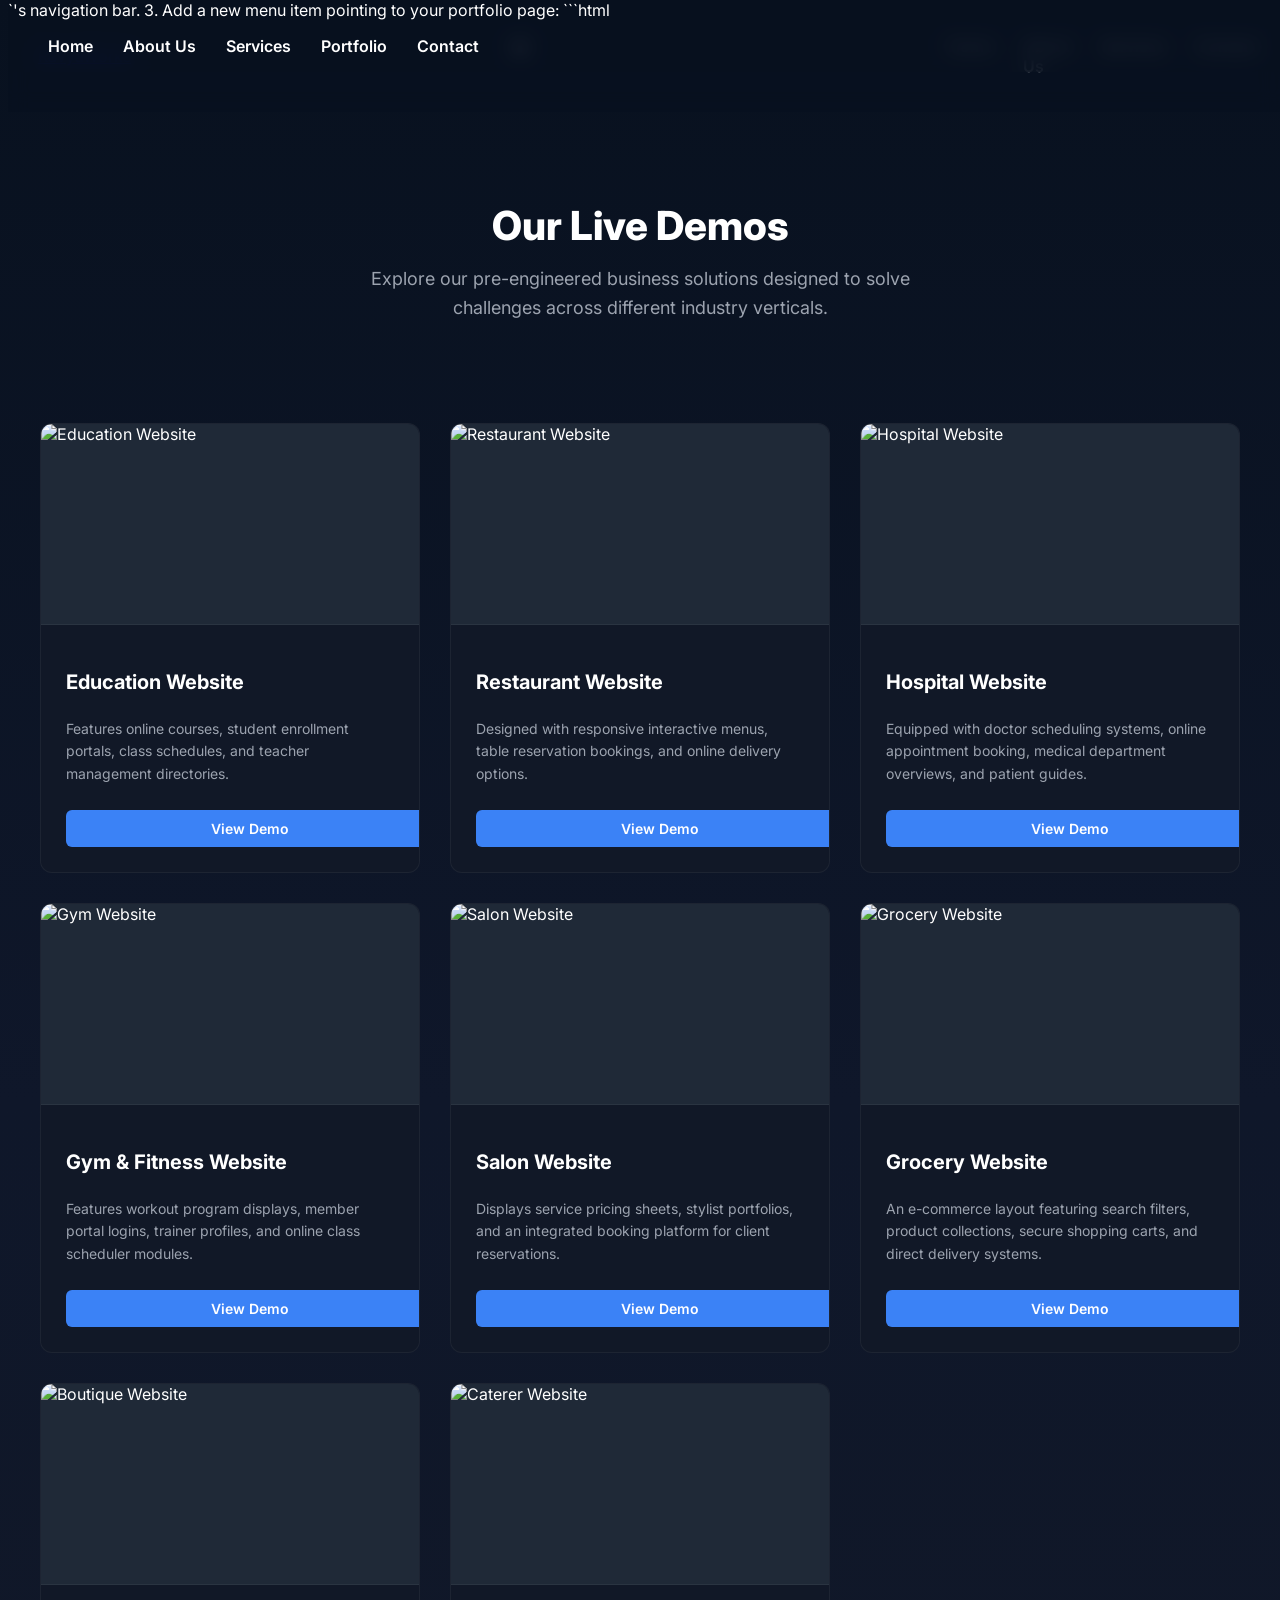
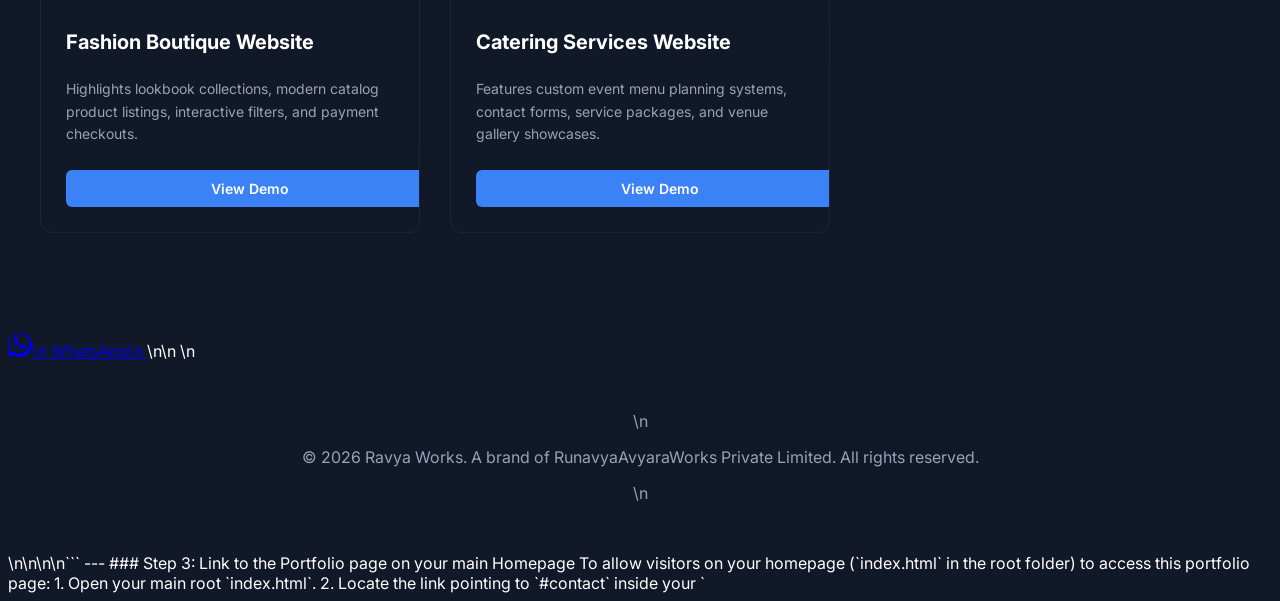
==== portfolio/index.html @ e060bcdd "Add portfolio section and menu link" ====
<!DOCTYPE html>
<html lang="en">
<head>
    <meta charset="UTF-8">
    <meta name="viewport" content="width=device-width, initial-scale=1.0">
    <title>Our Portfolio | Ravya Works</title>
    <!-- Import elegant fonts -->
    <link href="https://fonts.googleapis.com/css2?family=Inter:wght@400;500;600;700;800&display=swap" rel="stylesheet">
    <!-- Link to the main style sheet from the parent folder -->
    <link rel="stylesheet" href="../style.css">
    
    <style>
        /* Portfolio specific overrides */
        .portfolio-hero {
            padding: 160px 20px 60px 20px;
            text-align: center;
        }
        .portfolio-hero h1 {
            font-size: 40px;
            font-weight: 800;
            margin-bottom: 15px;
            color: #FFFFFF;
        }
        .portfolio-hero p {
            font-size: 18px;
            color: #9CA3AF;
            max-width: 600px;
            margin: 0 auto;
            line-height: 1.6;
        }
        .portfolio-section {
            padding: 40px 20px 100px 20px;
            max-width: 1200px;
            margin: 0 auto;
        }
        .portfolio-grid {
            display: grid;
            grid-template-columns: repeat(auto-fit, minmax(320px, 1fr));
            gap: 30px;
        }
        .portfolio-card {
            background-color: #111827;
            border: 1px solid rgba(255, 255, 255, 0.05);
            border-radius: 12px;
            overflow: hidden;
            display: flex;
            flex-direction: column;
            transition: transform 0.3s ease, border-color 0.3s ease;
        }
        .portfolio-card:hover {
            transform: translateY(-5px);
            border-color: rgba(59, 130, 246, 0.3);
        }
        .card-image-box {
            width: 100%;
            height: 200px;
            overflow: hidden;
            background-color: #1F2937;
            border-bottom: 1px solid rgba(255, 255, 255, 0.05);
        }
        .card-image-box img {
            width: 100%;
            height: 100%;
            object-fit: cover;
            transition: transform 0.5s ease;
        }
        .portfolio-card:hover .card-image-box img {
            transform: scale(1.05);
        }
        .card-content {
            padding: 25px;
            display: flex;
            flex-direction: column;
            flex-grow: 1;
        }
        .card-content h3 {
            font-size: 20px;
            color: #FFFFFF;
            margin-bottom: 10px;
        }
        .card-content p {
            color: #9CA3AF;
            font-size: 14px;
            line-height: 1.6;
            margin-bottom: 25px;
            flex-grow: 1;
        }
        .card-content .btn-demo {
            display: inline-block;
            text-align: center;
            padding: 10px 20px;
            background-color: #3B82F6;
            color: #FFFFFF;
            text-decoration: none;
            border-radius: 6px;
            font-weight: 600;
            font-size: 14px;
            transition: background-color 0.3s ease;
            width: 100%;
        }
        .card-content .btn-demo:hover {
            background-color: #2563EB;
        }

        @media (max-width: 768px) {
            .portfolio-hero {
                padding: 120px 20px 40px 20px;
            }
            .portfolio-hero h1 {
                font-size: 30px;
            }
            .portfolio-hero p {
                font-size: 15px;
            }
        }
    </style>
</head>
<body>

    <!-- Header / Navigation -->
    <header>
        <nav class="nav-container">
            <a href="../#home" class="logo">Ravya<span>Works</span></a>
            
            <!-- Hamburger Toggle (Checkbox Hack - No JS Required) -->
            <input type="checkbox" id="menu-toggle" class="menu-toggle">
            <label for="menu-toggle" class="hamburger-label">
                <span></span>
                <span></span>
                <span></span>
            </label>
            
            <ul class="nav-links">
                <!-- Using relative links to jump back to homepage sections -->
                <li><a href="../#home">Home</a></li>
                <li><a href="../#about">About Us</a></li>
                <li><a href="../#services">Services</a></li>
                <li><a href="../#contact">Contact</a></li>
            </ul>
        </nav>
    </header>

    <!-- Portfolio Hero Section -->
    <section class="portfolio-hero">
        <h1>Our <span>Live Demos</span></h1>
        <p>Explore our pre-engineered business solutions designed to solve challenges across different industry verticals.</p>
    </section>

    <!-- Portfolio Grid Section -->
    <section class="portfolio-section">
        <div class="portfolio-grid">

            <!-- 1. Education Card -->
            <div class="portfolio-card">
                <div class="card-image-box">
                    <img src="../images/school.jpg" alt="Education Website">
                </div>
                <div class="card-content">
                    <h3>Education Website</h3>
                    <p>Features online courses, student enrollment portals, class schedules, and teacher management directories.</p>
                    <a href="https://school.ravyaworks.com" target="_blank" rel="noopener noreferrer" class="btn-demo">View Demo</a>
                </div>
            </div>

            <!-- 2. Restaurant Card -->
            <div class="portfolio-card">
                <div class="card-image-box">
                    <img src="../images/restaurant.jpg" alt="Restaurant Website">
                </div>
                <div class="card-content">
                    <h3>Restaurant Website</h3>
                    <p>Designed with responsive interactive menus, table reservation bookings, and online delivery options.</p>
                    <a href="https://restaurant.ravyaworks.com" target="_blank" rel="noopener noreferrer" class="btn-demo">View Demo</a>
                </div>
            </div>

            <!-- 3. Hospital Card -->
            <div class="portfolio-card">
                <div class="card-image-box">
                    <img src="../images/hospital.jpg" alt="Hospital Website">
                </div>
                <div class="card-content">
                    <h3>Hospital Website</h3>
                    <p>Equipped with doctor scheduling systems, online appointment booking, medical department overviews, and patient guides.</p>
                    <a href="https://hospital.ravyaworks.com" target="_blank" rel="noopener noreferrer" class="btn-demo">View Demo</a>
                </div>
            </div>

            <!-- 4. Gym Card -->
            <div class="portfolio-card">
                <div class="card-image-box">
                    <img src="../images/gym.jpg" alt="Gym Website">
                </div>
                <div class="card-content">
                    <h3>Gym & Fitness Website</h3>
                    <p>Features workout program displays, member portal logins, trainer profiles, and online class scheduler modules.</p>
                    <a href="https://gym.ravyaworks.com" target="_blank" rel="noopener noreferrer" class="btn-demo">View Demo</a>
                </div>
            </div>

            <!-- 5. Salon Card -->
            <div class="portfolio-card">
                <div class="card-image-box">
                    <img src="../images/salon.jpg" alt="Salon Website">
                </div>
                <div class="card-content">
                    <h3>Salon Website</h3>
                    <p>Displays service pricing sheets, stylist portfolios, and an integrated booking platform for client reservations.</p>
                    <a href="https://salon.ravyaworks.com" target="_blank" rel="noopener noreferrer" class="btn-demo">View Demo</a>
                </div>
            </div>

            <!-- 6. Grocery Card -->
            <div class="portfolio-card">
                <div class="card-image-box">
                    <img src="../images/grocery.jpg" alt="Grocery Website">
                </div>
                <div class="card-content">
                    <h3>Grocery Website</h3>
                    <p>An e-commerce layout featuring search filters, product collections, secure shopping carts, and direct delivery systems.</p>
                    <a href="https://grocery.ravyaworks.com" target="_blank" rel="noopener noreferrer" class="btn-demo">View Demo</a>
                </div>
            </div>

            <!-- 7. Boutique Card -->
            <div class="portfolio-card">
                <div class="card-image-box">
                    <img src="../images/boutique.jpg" alt="Boutique Website">
                </div>
                <div class="card-content">
                    <h3>Fashion Boutique Website</h3>
                    <p>Highlights lookbook collections, modern catalog product listings, interactive filters, and payment checkouts.</p>
                    <a href="https://boutique.ravyaworks.com" target="_blank" rel="noopener noreferrer" class="btn-demo">View Demo</a>
                </div>
            </div>

            <!-- 8. Caterer Card -->
            <div class="portfolio-card">
                <div class="card-image-box">
                    <img src="../images/caterer.jpg" alt="Caterer Website">
                </div>
                <div class="card-content">
                    <h3>Catering Services Website</h3>
                    <p>Features custom event menu planning systems, contact forms, service packages, and venue gallery showcases.</p>
                    <a href="https://caterer.ravyaworks.com" target="_blank" rel="noopener noreferrer" class="btn-demo">View Demo</a>
                </div>
            </div>

        </div>
    </section>

    <!-- Floating WhatsApp Button -->
    <a href="https://wa.me/919503196964" class="whatsapp-float" target="_blank" rel="noopener noreferrer">
        <svg width="24" height="24" viewBox="0 0 24 24" fill="currentColor">
            <path d="M.057 24l1.687-6.163c-1.041-1.804-1.588-3.849-1.587-5.946C.06 5.348 5.397.01 12.008.01c3.202.001 6.212 1.246 8.477 3.514 2.266 2.268 3.507 5.28 3.505 8.484-.004 6.657-5.34 11.997-11.953 11.997-2.005-.001-3.973-.502-5.717-1.456L0 24zm6.59-4.846c1.6.95 3.188 1.449 4.825 1.451 5.436 0 9.86-4.37 9.864-9.799.002-2.63-1.023-5.101-2.885-6.97C16.528 2.017 14.077.99 11.493.99c-5.438 0-9.861 4.372-9.865 9.804-.001 1.73.473 3.424 1.378 4.92l-.943 3.445 3.584-.93zm11.366-6.666c-.312-.156-1.848-.91-2.137-1.014-.29-.104-.5-.156-.711.156-.211.312-.818 1.014-1.002 1.222-.185.208-.369.234-.682.078-.312-.156-1.318-.485-2.51-1.548-.928-.827-1.554-1.849-1.736-2.16-.182-.312-.02-.48.136-.636.141-.14.312-.364.469-.546.156-.182.208-.312.312-.52.104-.208.052-.39-.026-.546-.078-.156-.711-1.714-.975-2.348-.256-.618-.517-.534-.711-.544-.183-.009-.393-.01-.602-.01-.21 0-.553.078-.842.39-.29.312-1.107 1.082-1.107 2.636 0 1.554 1.133 3.056 1.29 3.264.156.208 2.23 3.402 5.4 4.764.754.324 1.343.518 1.802.663.757.24 1.446.207 1.99.125.607-.09 1.847-.754 2.11-1.482.264-.728.264-1.352.185-1.482-.078-.13-.29-.208-.602-.364z\"/>\n        </svg>\n        WhatsApp\n    </a>\n\n    <!-- Footer -->\n    <footer>\n        <p>&copy; 2026 Ravya Works. A brand of RunavyaAvyaraWorks Private Limited. All rights reserved.</p>\n    </footer>\n\n</body>\n</html>\n```

---

### Step 3: Link to the Portfolio page on your main Homepage
To allow visitors on your homepage (`index.html` in the root folder) to access this portfolio page:
1. Open your main root `index.html`.
2. Locate the link pointing to `#contact` inside your `<header>`'s navigation bar.
3. Add a new menu item pointing to your portfolio page:
   ```html
   <ul class="nav-links">
       <li><a href="#home">Home</a></li>
       <li><a href="#about">About Us</a></li>
       <li><a href="#services">Services</a></li>
       <li><a href="portfolio/">Portfolio</a></li> <!-- New Link -->
       <li><a href="#contact">Contact</a></li>
   </ul>
---- style.css ----
{
margin:0;
padding:0;
box-sizing:border-box;
scroll-behavior:smooth;
}

body{

font-family:'Inter',sans-serif;

background:

linear-gradient(
180deg,
#08111f,
#0f172a,
#111827
);

color:#ffffff;

overflow-x:hidden;

}


header{

position:fixed;

top:0;

width:100%;

background:#08111fe8;

backdrop-filter:blur(10px);

z-index:1000;

}

nav{

max-width:1400px;

margin:auto;

padding:20px 30px;

display:flex;

justify-content:space-between;

align-items:center;

}

.logo img{

height:70px;

}

ul{

display:flex;

gap:30px;

list-style:none;

}

ul a{

text-decoration:none;

color:#fff;

font-weight:600;

}

ul a:hover{

color:#3b82f6;

}


section{

max-width:1400px;

margin:auto;

padding:120px 40px;

}


.hero{

min-height:100vh;

display:grid;

grid-template-columns:1fr 1fr;

gap:60px;

align-items:center;

}


.hero h1{

font-size:72px;

line-height:1.1;

}

.hero span{

color:#3b82f6;

}

.hero p{

font-size:22px;

margin:30px 0;

color:#cbd5e1;

}


.hero img{

width:100%;

border-radius:20px;

}


.btn{

background:#2563eb;

color:#fff;

padding:18px 30px;

border:none;

border-radius:14px;

text-decoration:none;

font-weight:700;

cursor:pointer;

}


h2{

font-size:48px;

text-align:center;

margin-bottom:60px;

}


.grid2{

display:grid;

grid-template-columns:1fr 1fr;

gap:60px;

align-items:center;

}


.grid2 img{

width:100%;

border-radius:20px;

}


.cards{

display:grid;

grid-template-columns:repeat(auto-fit,minmax(320px,1fr));

gap:30px;

}


.card{

background:#18263d;

padding:30px;

border-radius:20px;

}


.card img{

width:100%;

height:230px;

object-fit:cover;

border-radius:15px;

margin-bottom:20px;

}


.office{

display:grid;

grid-template-columns:1fr 1fr;

gap:50px;

align-items:center;

}


iframe{

width:100%;

height:350px;

border:0;

border-radius:20px;

}


input,
textarea{

width:100%;

padding:18px;

margin-bottom:20px;

background:#18263d;

color:#fff;

border:none;

border-radius:12px;

}


footer{

text-align:center;

padding:50px;

color:#94a3b8;

}


.whatsapp{

position:fixed;

bottom:20px;

right:20px;

background:#25d366;

padding:18px 26px;

border-radius:50px;

color:#fff;

text-decoration:none;

font-weight:700;

}


@media(max-width:900px){

nav{

flex-direction:column;

gap:20px;

}

ul{

display:grid;

grid-template-columns:repeat(3,1fr);

width:100%;

text-align:center;

}

.hero,
.grid2,
.office{

grid-template-columns:1fr;

}

.hero{

padding-top:230px;

}

.hero h1{

font-size:52px;

}

section{

padding:90px 20px;

}

}
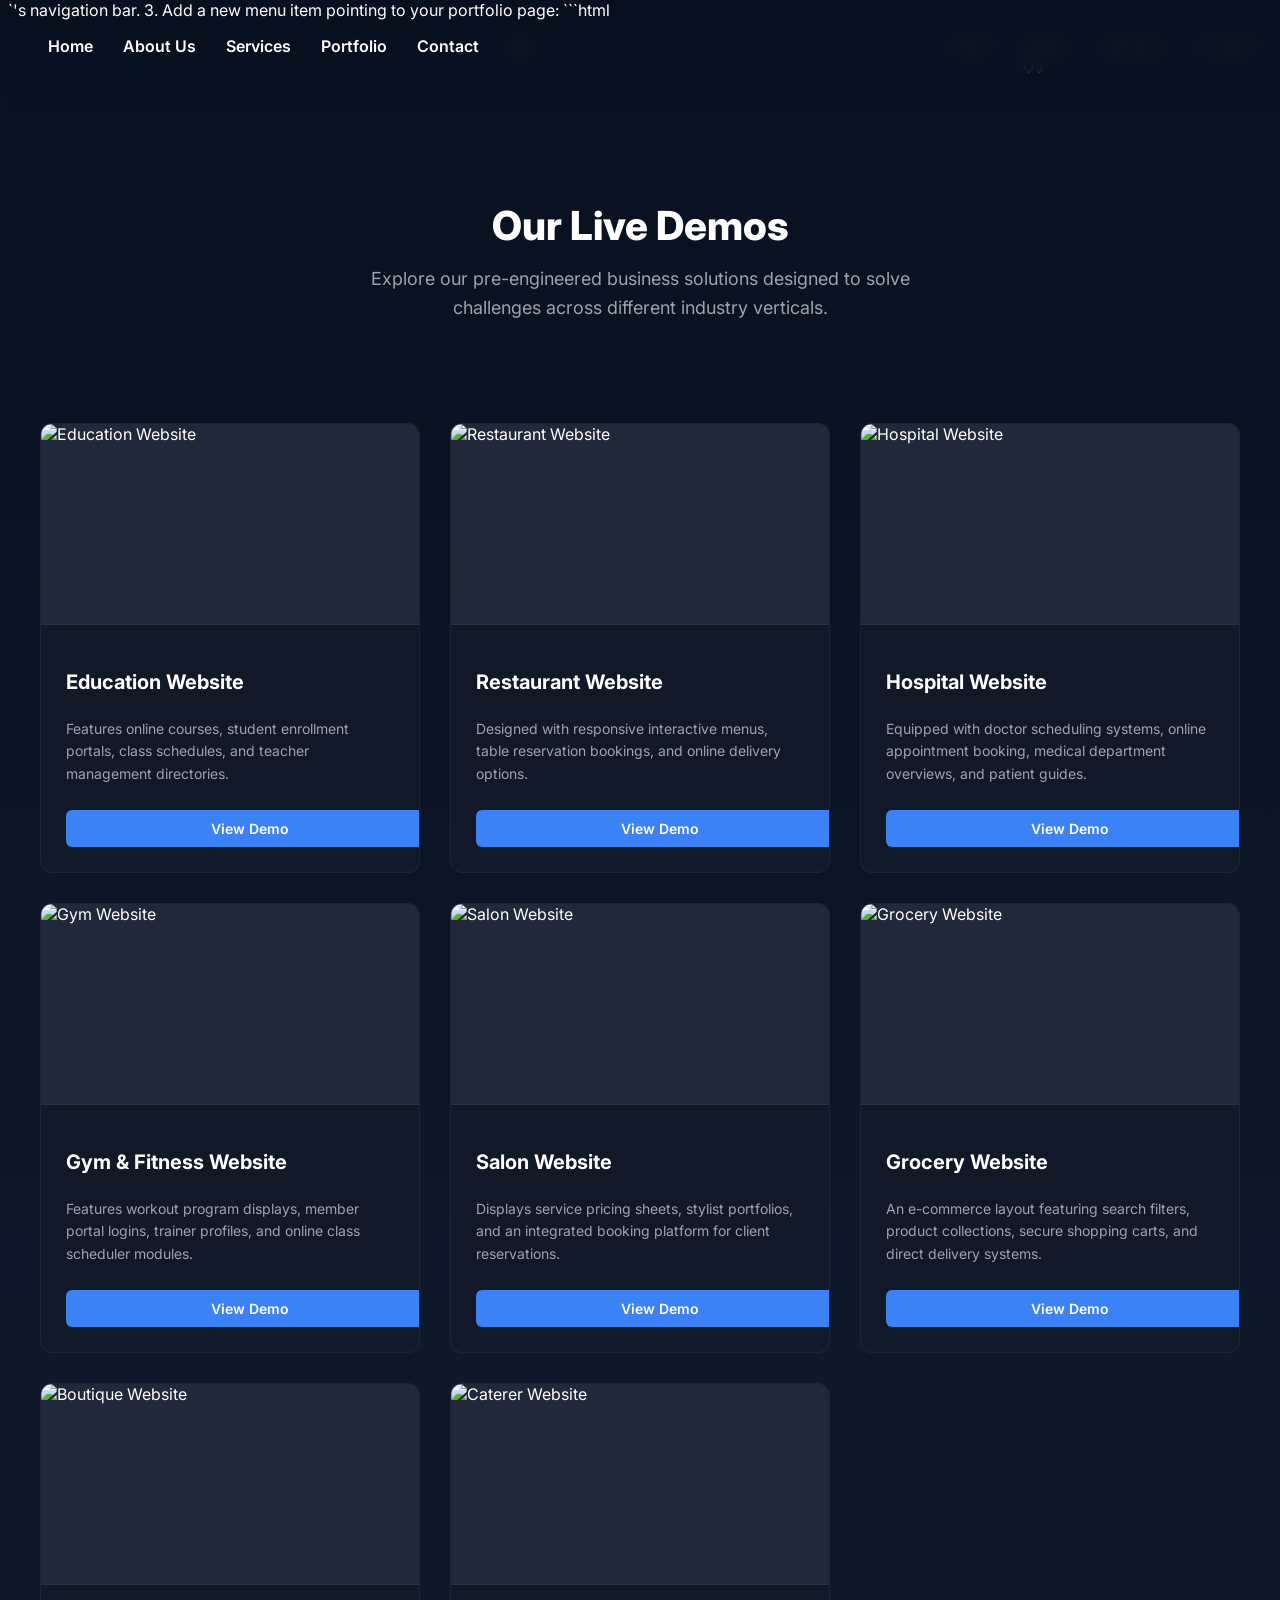
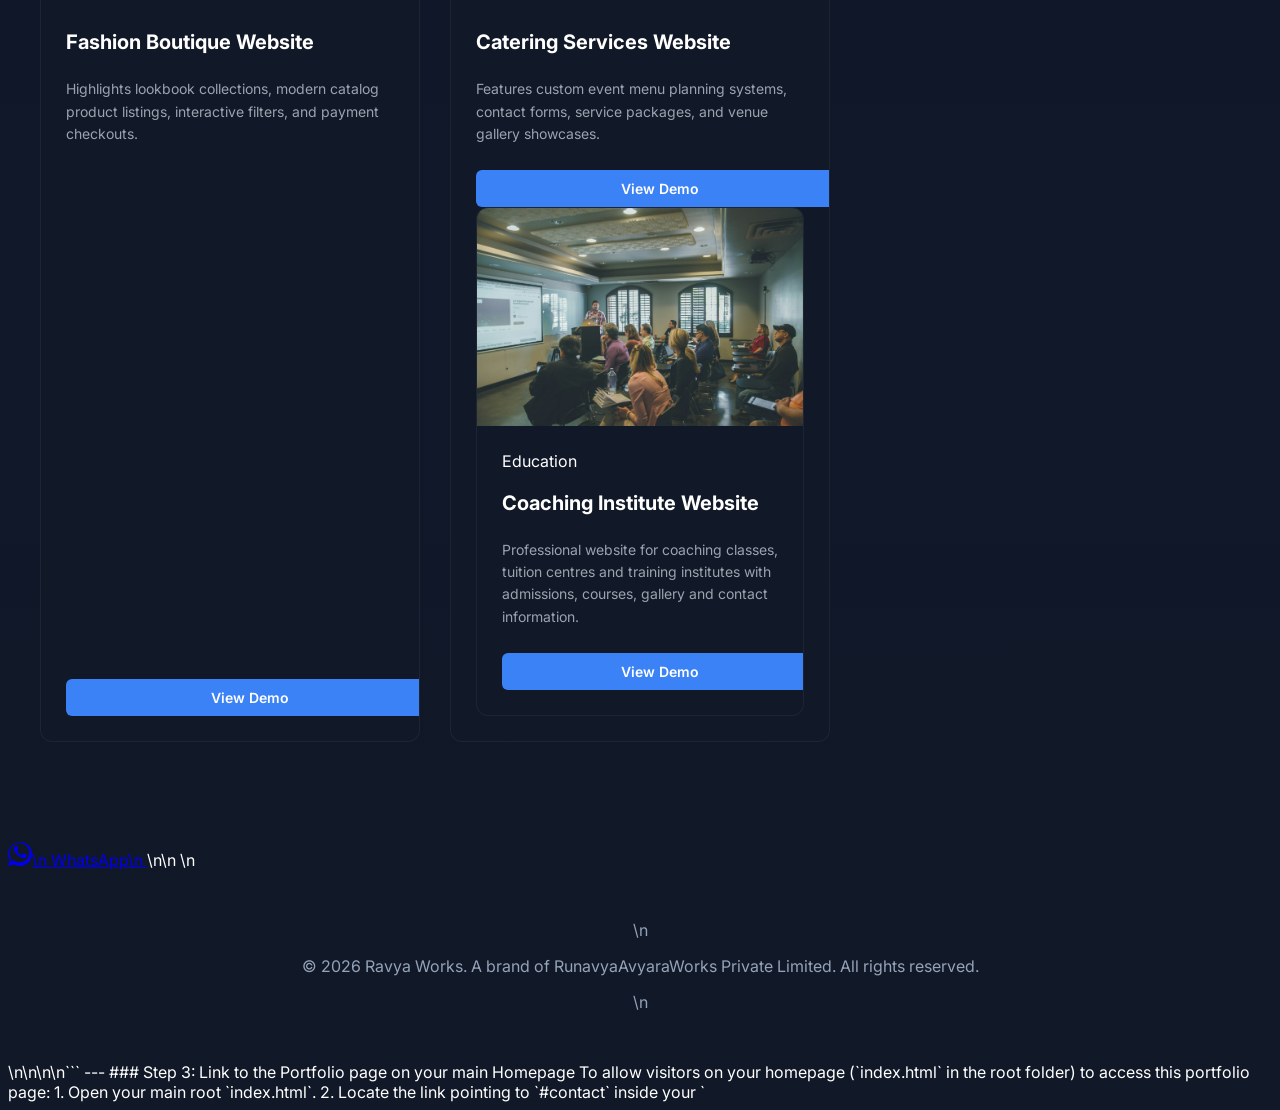
==== commit 8eb4b0dc: "Add coaching demo to portfolio" ====
--- a/portfolio/index.html
+++ b/portfolio/index.html
@@ -158,7 +158,7 @@
                 <div class="card-content">
                     <h3>Education Website</h3>
                     <p>Features online courses, student enrollment portals, class schedules, and teacher management directories.</p>
-                    <a href="https://school.ravyaworks.com" target="_blank" rel="noopener noreferrer" class="btn-demo">View Demo</a>
+                    <a href="../demos/school/" target="_blank" rel="noopener noreferrer" class="btn-demo">View Demo</a>
                 </div>
             </div>
 
@@ -170,7 +170,7 @@
                 <div class="card-content">
                     <h3>Restaurant Website</h3>
                     <p>Designed with responsive interactive menus, table reservation bookings, and online delivery options.</p>
-                    <a href="https://restaurant.ravyaworks.com" target="_blank" rel="noopener noreferrer" class="btn-demo">View Demo</a>
+                    <a href="../demos/restaurant/" target="_blank" rel="noopener noreferrer" class="btn-demo">View Demo</a>
                 </div>
             </div>
 
@@ -182,7 +182,7 @@
                 <div class="card-content">
                     <h3>Hospital Website</h3>
                     <p>Equipped with doctor scheduling systems, online appointment booking, medical department overviews, and patient guides.</p>
-                    <a href="https://hospital.ravyaworks.com" target="_blank" rel="noopener noreferrer" class="btn-demo">View Demo</a>
+                    <a href="../demos/hospital/" target="_blank" rel="noopener noreferrer" class="btn-demo">View Demo</a>
                 </div>
             </div>
 
@@ -194,7 +194,7 @@
                 <div class="card-content">
                     <h3>Gym & Fitness Website</h3>
                     <p>Features workout program displays, member portal logins, trainer profiles, and online class scheduler modules.</p>
-                    <a href="https://gym.ravyaworks.com" target="_blank" rel="noopener noreferrer" class="btn-demo">View Demo</a>
+                    <a href="../demos/gym/" target="_blank" rel="noopener noreferrer" class="btn-demo">View Demo</a>
                 </div>
             </div>
 
@@ -206,7 +206,7 @@
                 <div class="card-content">
                     <h3>Salon Website</h3>
                     <p>Displays service pricing sheets, stylist portfolios, and an integrated booking platform for client reservations.</p>
-                    <a href="https://salon.ravyaworks.com" target="_blank" rel="noopener noreferrer" class="btn-demo">View Demo</a>
+                    <a href="../demos/salon/" target="_blank" rel="noopener noreferrer" class="btn-demo">View Demo</a>
                 </div>
             </div>
 
@@ -218,7 +218,7 @@
                 <div class="card-content">
                     <h3>Grocery Website</h3>
                     <p>An e-commerce layout featuring search filters, product collections, secure shopping carts, and direct delivery systems.</p>
-                    <a href="https://grocery.ravyaworks.com" target="_blank" rel="noopener noreferrer" class="btn-demo">View Demo</a>
+                    <a href="../demos/grocery/" target="_blank" rel="noopener noreferrer" class="btn-demo">View Demo</a>
                 </div>
             </div>
 
@@ -230,7 +230,7 @@
                 <div class="card-content">
                     <h3>Fashion Boutique Website</h3>
                     <p>Highlights lookbook collections, modern catalog product listings, interactive filters, and payment checkouts.</p>
-                    <a href="https://boutique.ravyaworks.com" target="_blank" rel="noopener noreferrer" class="btn-demo">View Demo</a>
+                    <a href="../demos/boutique/" target="_blank" rel="noopener noreferrer" class="btn-demo">View Demo</a>
                 </div>
             </div>
 
@@ -242,12 +242,19 @@
                 <div class="card-content">
                     <h3>Catering Services Website</h3>
                     <p>Features custom event menu planning systems, contact forms, service packages, and venue gallery showcases.</p>
-                    <a href="https://caterer.ravyaworks.com" target="_blank" rel="noopener noreferrer" class="btn-demo">View Demo</a>
-                </div>
-            </div>
-
-        </div>
-    </section>
+                    <a href="../demos/caterer/" target="_blank" rel="noopener noreferrer" class="btn-demo">View Demo</a>
+                <div class="portfolio-card">
+                    <img src="../images/coaching.jpg" alt="Coaching Institute Website">
+                    <div class="card-content">
+                        <span class="category">Education</span>
+                        <h3>Coaching Institute Website</h3>
+                        <p>Professional website for coaching classes, tuition centres and training institutes with admissions, courses, gallery and contact information.</p>
+                        <a href="../demos/coaching/" target="_blank" rel="noopener noreferrer" class="btn-demo">
+                            View Demo
+                        </a>
+                    </div>
+                </div>
+             </section>
 
     <!-- Floating WhatsApp Button -->
     <a href="https://wa.me/919503196964" class="whatsapp-float" target="_blank" rel="noopener noreferrer">
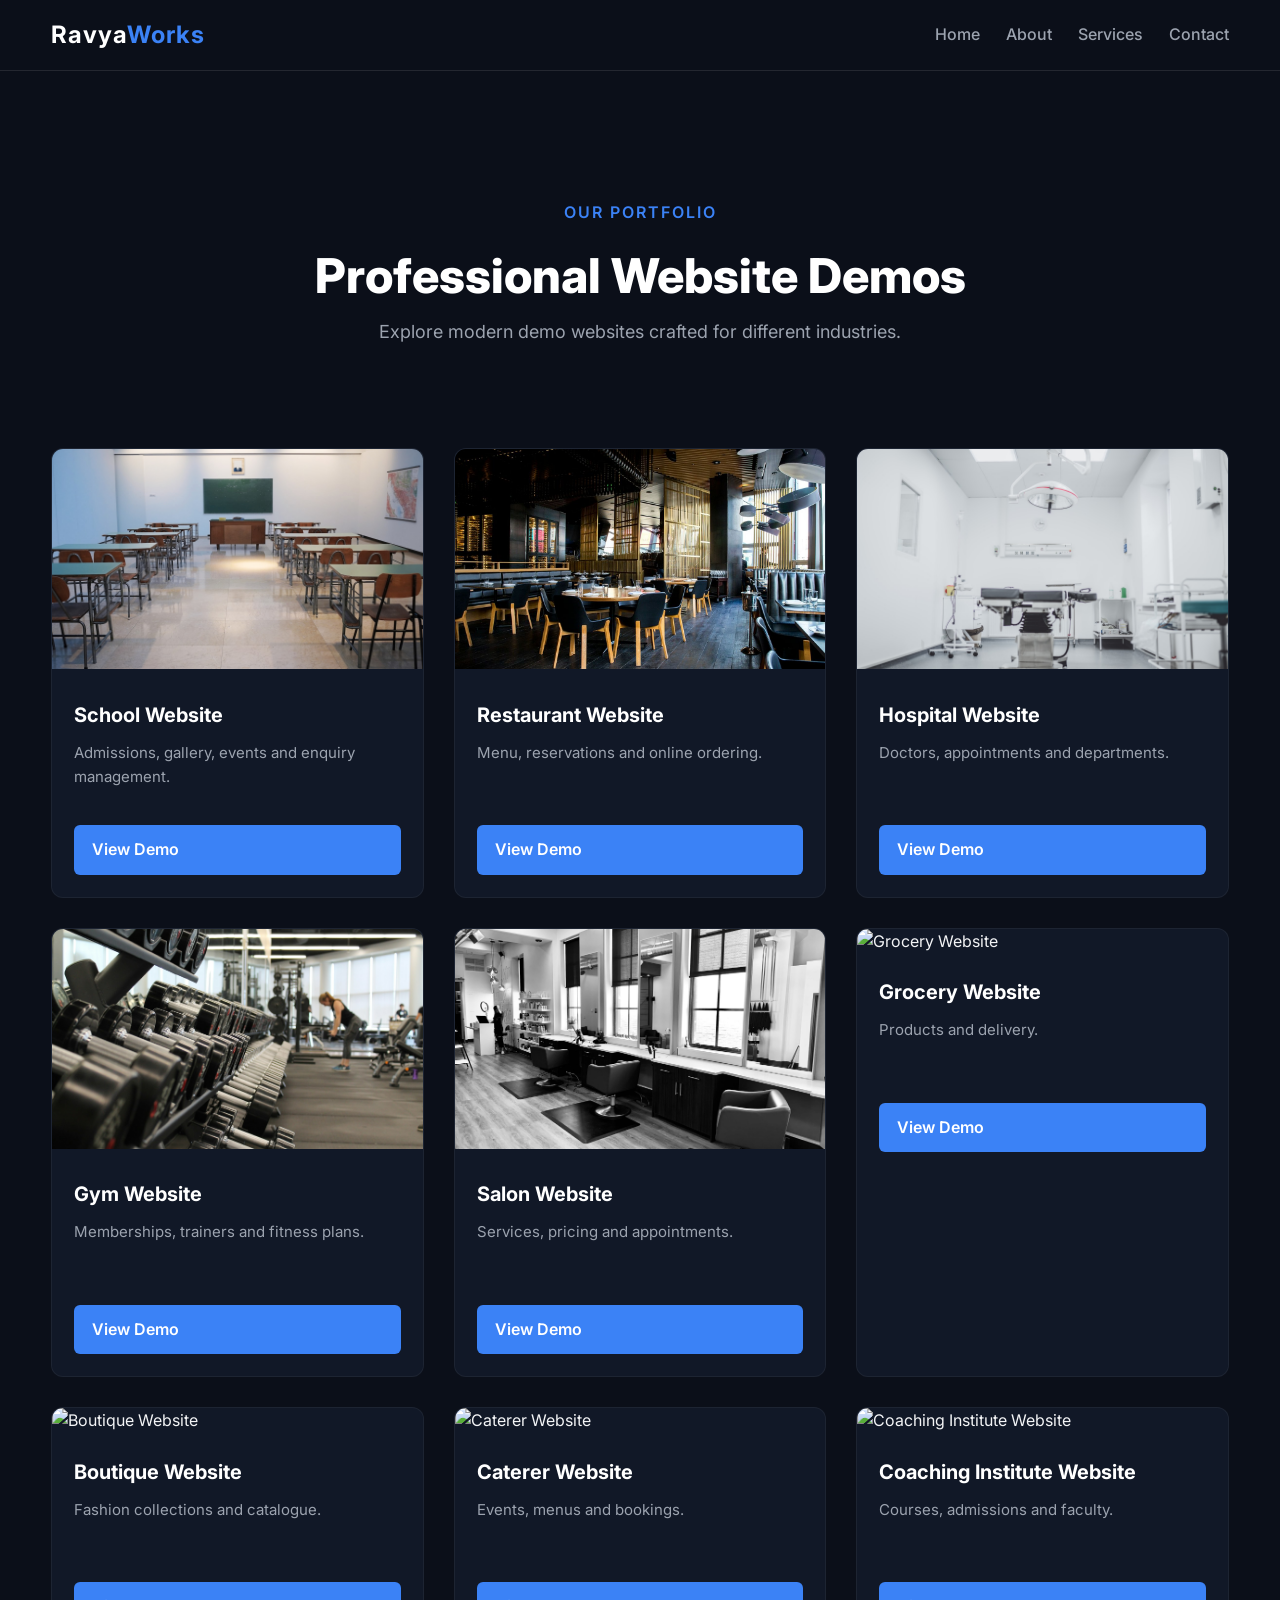
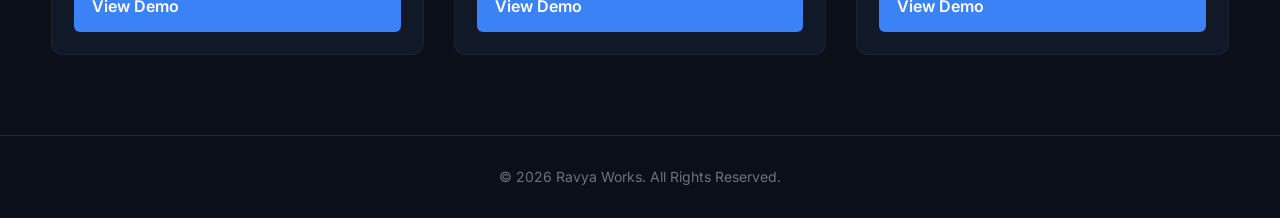
==== commit cfc2c236: "Polish portfolio layout and styling" ====
--- a/portfolio/index.html
+++ b/portfolio/index.html
@@ -1,278 +1,115 @@
 <!DOCTYPE html>
 <html lang="en">
 <head>
-    <meta charset="UTF-8">
-    <meta name="viewport" content="width=device-width, initial-scale=1.0">
-    <title>Our Portfolio | Ravya Works</title>
-    <!-- Import elegant fonts -->
-    <link href="https://fonts.googleapis.com/css2?family=Inter:wght@400;500;600;700;800&display=swap" rel="stylesheet">
-    <!-- Link to the main style sheet from the parent folder -->
-    <link rel="stylesheet" href="../style.css">
-    
-    <style>
-        /* Portfolio specific overrides */
-        .portfolio-hero {
-            padding: 160px 20px 60px 20px;
-            text-align: center;
-        }
-        .portfolio-hero h1 {
-            font-size: 40px;
-            font-weight: 800;
-            margin-bottom: 15px;
-            color: #FFFFFF;
-        }
-        .portfolio-hero p {
-            font-size: 18px;
-            color: #9CA3AF;
-            max-width: 600px;
-            margin: 0 auto;
-            line-height: 1.6;
-        }
-        .portfolio-section {
-            padding: 40px 20px 100px 20px;
-            max-width: 1200px;
-            margin: 0 auto;
-        }
-        .portfolio-grid {
-            display: grid;
-            grid-template-columns: repeat(auto-fit, minmax(320px, 1fr));
-            gap: 30px;
-        }
-        .portfolio-card {
-            background-color: #111827;
-            border: 1px solid rgba(255, 255, 255, 0.05);
-            border-radius: 12px;
-            overflow: hidden;
-            display: flex;
-            flex-direction: column;
-            transition: transform 0.3s ease, border-color 0.3s ease;
-        }
-        .portfolio-card:hover {
-            transform: translateY(-5px);
-            border-color: rgba(59, 130, 246, 0.3);
-        }
-        .card-image-box {
-            width: 100%;
-            height: 200px;
-            overflow: hidden;
-            background-color: #1F2937;
-            border-bottom: 1px solid rgba(255, 255, 255, 0.05);
-        }
-        .card-image-box img {
-            width: 100%;
-            height: 100%;
-            object-fit: cover;
-            transition: transform 0.5s ease;
-        }
-        .portfolio-card:hover .card-image-box img {
-            transform: scale(1.05);
-        }
-        .card-content {
-            padding: 25px;
-            display: flex;
-            flex-direction: column;
-            flex-grow: 1;
-        }
-        .card-content h3 {
-            font-size: 20px;
-            color: #FFFFFF;
-            margin-bottom: 10px;
-        }
-        .card-content p {
-            color: #9CA3AF;
-            font-size: 14px;
-            line-height: 1.6;
-            margin-bottom: 25px;
-            flex-grow: 1;
-        }
-        .card-content .btn-demo {
-            display: inline-block;
-            text-align: center;
-            padding: 10px 20px;
-            background-color: #3B82F6;
-            color: #FFFFFF;
-            text-decoration: none;
-            border-radius: 6px;
-            font-weight: 600;
-            font-size: 14px;
-            transition: background-color 0.3s ease;
-            width: 100%;
-        }
-        .card-content .btn-demo:hover {
-            background-color: #2563EB;
-        }
-
-        @media (max-width: 768px) {
-            .portfolio-hero {
-                padding: 120px 20px 40px 20px;
-            }
-            .portfolio-hero h1 {
-                font-size: 30px;
-            }
-            .portfolio-hero p {
-                font-size: 15px;
-            }
-        }
-    </style>
+<meta charset="UTF-8">
+<meta name="viewport" content="width=device-width, initial-scale=1.0">
+<title>Portfolio | Ravya Works</title>
+<link href="https://fonts.googleapis.com/css2?family=Inter:wght@400;500;600;700;800&display=swap" rel="stylesheet">
+<link rel="stylesheet" href="style.css">
 </head>
 <body>
+<header>
+<div class="container nav">
+<a class="logo" href="../">Ravya<span>Works</span></a>
+<nav>
+<a href="../#home">Home</a>
+<a href="../#about">About</a>
+<a href="../#services">Services</a>
+<a href="../#contact">Contact</a>
+</nav>
+</div>
+</header>
 
-    <!-- Header / Navigation -->
-    <header>
-        <nav class="nav-container">
-            <a href="../#home" class="logo">Ravya<span>Works</span></a>
-            
-            <!-- Hamburger Toggle (Checkbox Hack - No JS Required) -->
-            <input type="checkbox" id="menu-toggle" class="menu-toggle">
-            <label for="menu-toggle" class="hamburger-label">
-                <span></span>
-                <span></span>
-                <span></span>
-            </label>
-            
-            <ul class="nav-links">
-                <!-- Using relative links to jump back to homepage sections -->
-                <li><a href="../#home">Home</a></li>
-                <li><a href="../#about">About Us</a></li>
-                <li><a href="../#services">Services</a></li>
-                <li><a href="../#contact">Contact</a></li>
-            </ul>
-        </nav>
-    </header>
+<section class="hero">
+<h4>OUR PORTFOLIO</h4>
+<h1>Professional Website Demos</h1>
+<p>Explore modern demo websites crafted for different industries.</p>
+</section>
 
-    <!-- Portfolio Hero Section -->
-    <section class="portfolio-hero">
-        <h1>Our <span>Live Demos</span></h1>
-        <p>Explore our pre-engineered business solutions designed to solve challenges across different industry verticals.</p>
-    </section>
+<section class="grid container">
 
-    <!-- Portfolio Grid Section -->
-    <section class="portfolio-section">
-        <div class="portfolio-grid">
+<div class="card">
+<img src="../demos/school/assets/hero.jpg" alt="School Website">
+<div class="content">
+<h3>School Website</h3>
+<p>Admissions, gallery, events and enquiry management.</p>
+<a class="btn" href="../demos/school/" target="_blank">View Demo</a>
+</div>
+</div>
 
-            <!-- 1. Education Card -->
-            <div class="portfolio-card">
-                <div class="card-image-box">
-                    <img src="../images/school.jpg" alt="Education Website">
-                </div>
-                <div class="card-content">
-                    <h3>Education Website</h3>
-                    <p>Features online courses, student enrollment portals, class schedules, and teacher management directories.</p>
-                    <a href="../demos/school/" target="_blank" rel="noopener noreferrer" class="btn-demo">View Demo</a>
-                </div>
-            </div>
+<div class="card">
+<img src="../demos/restaurant/assets/hero.jpg" alt="Restaurant Website">
+<div class="content">
+<h3>Restaurant Website</h3>
+<p>Menu, reservations and online ordering.</p>
+<a class="btn" href="../demos/restaurant/" target="_blank">View Demo</a>
+</div>
+</div>
 
-            <!-- 2. Restaurant Card -->
-            <div class="portfolio-card">
-                <div class="card-image-box">
-                    <img src="../images/restaurant.jpg" alt="Restaurant Website">
-                </div>
-                <div class="card-content">
-                    <h3>Restaurant Website</h3>
-                    <p>Designed with responsive interactive menus, table reservation bookings, and online delivery options.</p>
-                    <a href="../demos/restaurant/" target="_blank" rel="noopener noreferrer" class="btn-demo">View Demo</a>
-                </div>
-            </div>
+<div class="card">
+<img src="../demos/hospital/assets/hero.jpg" alt="Hospital Website">
+<div class="content">
+<h3>Hospital Website</h3>
+<p>Doctors, appointments and departments.</p>
+<a class="btn" href="../demos/hospital/" target="_blank">View Demo</a>
+</div>
+</div>
 
-            <!-- 3. Hospital Card -->
-            <div class="portfolio-card">
-                <div class="card-image-box">
-                    <img src="../images/hospital.jpg" alt="Hospital Website">
-                </div>
-                <div class="card-content">
-                    <h3>Hospital Website</h3>
-                    <p>Equipped with doctor scheduling systems, online appointment booking, medical department overviews, and patient guides.</p>
-                    <a href="../demos/hospital/" target="_blank" rel="noopener noreferrer" class="btn-demo">View Demo</a>
-                </div>
-            </div>
+<div class="card">
+<img src="../demos/gym/assets/hero.jpg" alt="Gym Website">
+<div class="content">
+<h3>Gym Website</h3>
+<p>Memberships, trainers and fitness plans.</p>
+<a class="btn" href="../demos/gym/" target="_blank">View Demo</a>
+</div>
+</div>
 
-            <!-- 4. Gym Card -->
-            <div class="portfolio-card">
-                <div class="card-image-box">
-                    <img src="../images/gym.jpg" alt="Gym Website">
-                </div>
-                <div class="card-content">
-                    <h3>Gym & Fitness Website</h3>
-                    <p>Features workout program displays, member portal logins, trainer profiles, and online class scheduler modules.</p>
-                    <a href="../demos/gym/" target="_blank" rel="noopener noreferrer" class="btn-demo">View Demo</a>
-                </div>
-            </div>
+<div class="card">
+<img src="../demos/salon/assets/hero.jpg" alt="Salon Website">
+<div class="content">
+<h3>Salon Website</h3>
+<p>Services, pricing and appointments.</p>
+<a class="btn" href="../demos/salon/" target="_blank">View Demo</a>
+</div>
+</div>
 
-            <!-- 5. Salon Card -->
-            <div class="portfolio-card">
-                <div class="card-image-box">
-                    <img src="../images/salon.jpg" alt="Salon Website">
-                </div>
-                <div class="card-content">
-                    <h3>Salon Website</h3>
-                    <p>Displays service pricing sheets, stylist portfolios, and an integrated booking platform for client reservations.</p>
-                    <a href="../demos/salon/" target="_blank" rel="noopener noreferrer" class="btn-demo">View Demo</a>
-                </div>
-            </div>
+<div class="card">
+<img src="../demos/grocery/assets/hero.jpg" alt="Grocery Website">
+<div class="content">
+<h3>Grocery Website</h3>
+<p>Products and delivery.</p>
+<a class="btn" href="../demos/grocery/" target="_blank">View Demo</a>
+</div>
+</div>
 
-            <!-- 6. Grocery Card -->
-            <div class="portfolio-card">
-                <div class="card-image-box">
-                    <img src="../images/grocery.jpg" alt="Grocery Website">
-                </div>
-                <div class="card-content">
-                    <h3>Grocery Website</h3>
-                    <p>An e-commerce layout featuring search filters, product collections, secure shopping carts, and direct delivery systems.</p>
-                    <a href="../demos/grocery/" target="_blank" rel="noopener noreferrer" class="btn-demo">View Demo</a>
-                </div>
-            </div>
+<div class="card">
+<img src="../demos/boutique/assets/hero.jpg" alt="Boutique Website">
+<div class="content">
+<h3>Boutique Website</h3>
+<p>Fashion collections and catalogue.</p>
+<a class="btn" href="../demos/boutique/" target="_blank">View Demo</a>
+</div>
+</div>
 
-            <!-- 7. Boutique Card -->
-            <div class="portfolio-card">
-                <div class="card-image-box">
-                    <img src="../images/boutique.jpg" alt="Boutique Website">
-                </div>
-                <div class="card-content">
-                    <h3>Fashion Boutique Website</h3>
-                    <p>Highlights lookbook collections, modern catalog product listings, interactive filters, and payment checkouts.</p>
-                    <a href="../demos/boutique/" target="_blank" rel="noopener noreferrer" class="btn-demo">View Demo</a>
-                </div>
-            </div>
+<div class="card">
+<img src="../demos/caterer/assets/hero.jpg" alt="Caterer Website">
+<div class="content">
+<h3>Caterer Website</h3>
+<p>Events, menus and bookings.</p>
+<a class="btn" href="../demos/caterer/" target="_blank">View Demo</a>
+</div>
+</div>
 
-            <!-- 8. Caterer Card -->
-            <div class="portfolio-card">
-                <div class="card-image-box">
-                    <img src="../images/caterer.jpg" alt="Caterer Website">
-                </div>
-                <div class="card-content">
-                    <h3>Catering Services Website</h3>
-                    <p>Features custom event menu planning systems, contact forms, service packages, and venue gallery showcases.</p>
-                    <a href="../demos/caterer/" target="_blank" rel="noopener noreferrer" class="btn-demo">View Demo</a>
-                <div class="portfolio-card">
-                    <img src="../images/coaching.jpg" alt="Coaching Institute Website">
-                    <div class="card-content">
-                        <span class="category">Education</span>
-                        <h3>Coaching Institute Website</h3>
-                        <p>Professional website for coaching classes, tuition centres and training institutes with admissions, courses, gallery and contact information.</p>
-                        <a href="../demos/coaching/" target="_blank" rel="noopener noreferrer" class="btn-demo">
-                            View Demo
-                        </a>
-                    </div>
-                </div>
-             </section>
+<div class="card">
+<img src="../demos/coaching/assets/hero.jpg" alt="Coaching Institute Website">
+<div class="content">
+<h3>Coaching Institute Website</h3>
+<p>Courses, admissions and faculty.</p>
+<a class="btn" href="../demos/coaching/" target="_blank">View Demo</a>
+</div>
+</div>
 
-    <!-- Floating WhatsApp Button -->
-    <a href="https://wa.me/919503196964" class="whatsapp-float" target="_blank" rel="noopener noreferrer">
-        <svg width="24" height="24" viewBox="0 0 24 24" fill="currentColor">
-            <path d="M.057 24l1.687-6.163c-1.041-1.804-1.588-3.849-1.587-5.946C.06 5.348 5.397.01 12.008.01c3.202.001 6.212 1.246 8.477 3.514 2.266 2.268 3.507 5.28 3.505 8.484-.004 6.657-5.34 11.997-11.953 11.997-2.005-.001-3.973-.502-5.717-1.456L0 24zm6.59-4.846c1.6.95 3.188 1.449 4.825 1.451 5.436 0 9.86-4.37 9.864-9.799.002-2.63-1.023-5.101-2.885-6.97C16.528 2.017 14.077.99 11.493.99c-5.438 0-9.861 4.372-9.865 9.804-.001 1.73.473 3.424 1.378 4.92l-.943 3.445 3.584-.93zm11.366-6.666c-.312-.156-1.848-.91-2.137-1.014-.29-.104-.5-.156-.711.156-.211.312-.818 1.014-1.002 1.222-.185.208-.369.234-.682.078-.312-.156-1.318-.485-2.51-1.548-.928-.827-1.554-1.849-1.736-2.16-.182-.312-.02-.48.136-.636.141-.14.312-.364.469-.546.156-.182.208-.312.312-.52.104-.208.052-.39-.026-.546-.078-.156-.711-1.714-.975-2.348-.256-.618-.517-.534-.711-.544-.183-.009-.393-.01-.602-.01-.21 0-.553.078-.842.39-.29.312-1.107 1.082-1.107 2.636 0 1.554 1.133 3.056 1.29 3.264.156.208 2.23 3.402 5.4 4.764.754.324 1.343.518 1.802.663.757.24 1.446.207 1.99.125.607-.09 1.847-.754 2.11-1.482.264-.728.264-1.352.185-1.482-.078-.13-.29-.208-.602-.364z\"/>\n        </svg>\n        WhatsApp\n    </a>\n\n    <!-- Footer -->\n    <footer>\n        <p>&copy; 2026 Ravya Works. A brand of RunavyaAvyaraWorks Private Limited. All rights reserved.</p>\n    </footer>\n\n</body>\n</html>\n```
-
----
-
-### Step 3: Link to the Portfolio page on your main Homepage
-To allow visitors on your homepage (`index.html` in the root folder) to access this portfolio page:
-1. Open your main root `index.html`.
-2. Locate the link pointing to `#contact` inside your `<header>`'s navigation bar.
-3. Add a new menu item pointing to your portfolio page:
-   ```html
-   <ul class="nav-links">
-       <li><a href="#home">Home</a></li>
-       <li><a href="#about">About Us</a></li>
-       <li><a href="#services">Services</a></li>
-       <li><a href="portfolio/">Portfolio</a></li> <!-- New Link -->
-       <li><a href="#contact">Contact</a></li>
-   </ul>
+</section>
+<footer>© 2026 Ravya Works. All Rights Reserved.</footer>
+</body>
+</html>
--- a/portfolio/style.css
+++ b/portfolio/style.css
@@ -0,0 +1,44 @@
+*{margin:0;padding:0;box-sizing:border-box;font-family:Inter,sans-serif}
+html{scroll-behavior:smooth}
+body{background-color:#0B0F19;color:#F3F4F6;line-height:1.6}
+.container{width:min(1200px,92%);margin:auto}
+
+/* Header matching main site */
+header{background-color:#0B0F19;border-bottom:1px solid rgba(255,255,255,.1);position:fixed;width:100%;top:0;z-index:1000}
+.nav{display:flex;justify-content:space-between;align-items:center;padding:15px 0;height:70px}
+.logo{font-size:24px;font-weight:700;color:#fff;text-decoration:none;letter-spacing:1px}
+.logo span{color:#3B82F6}
+nav a{text-decoration:none;color:#9CA3AF;font-weight:500;margin-left:22px;transition:color .3s}
+nav a:hover{color:#3B82F6}
+
+/* Hero matching main site */
+.hero{padding:200px 20px 100px;display:flex;flex-direction:column;align-items:center;justify-content:center;text-align:center}
+.hero h4{color:#3B82F6;letter-spacing:2px;font-weight:600;margin-bottom:10px}
+.hero h1{font-size:48px;font-weight:800;line-height:1.25;color:#fff;margin:10px 0}
+.hero p{font-size:18px;color:#9CA3AF;max-width:700px;margin:auto;line-height:1.8}
+
+/* Grid matching main site card style */
+.grid{display:grid;grid-template-columns:repeat(auto-fit,minmax(320px,1fr));gap:30px;padding-bottom:80px}
+.card{background-color:#111827;border:1px solid rgba(255,255,255,.05);border-radius:12px;overflow:hidden;transition:transform .3s,border-color .3s}
+.card:hover{transform:translateY(-5px);border-color:rgba(59,130,246,.3)}
+.card img{width:100%;height:220px;object-fit:cover}
+.content{padding:22px;display:flex;flex-direction:column;height:220px}
+.content h3{font-size:20px;color:#fff;margin-bottom:10px}
+.content p{flex:1;color:#9CA3AF;font-size:15px;line-height:1.6}
+
+/* Buttons matching main site */
+.btn{display:inline-block;background:#3B82F6;color:#fff;text-decoration:none;font-weight:600;padding:12px 18px;border-radius:6px;transition:background .3s}
+.btn:hover{background:#2563EB}
+
+/* Footer matching main site */
+footer{text-align:center;padding:30px;border-top:1px solid rgba(255,255,255,.1);color:#6B7280;font-size:14px;background-color:#0B0F19}
+
+/* Mobile responsive */
+@media(max-width:768px){
+.hero{padding:140px 20px 60px}
+.hero h1{font-size:28px!important}
+.hero p{font-size:15px}
+.grid{grid-template-columns:1fr;gap:20px}
+.card img{height:180px}
+.content{height:auto;padding:18px}
+}
